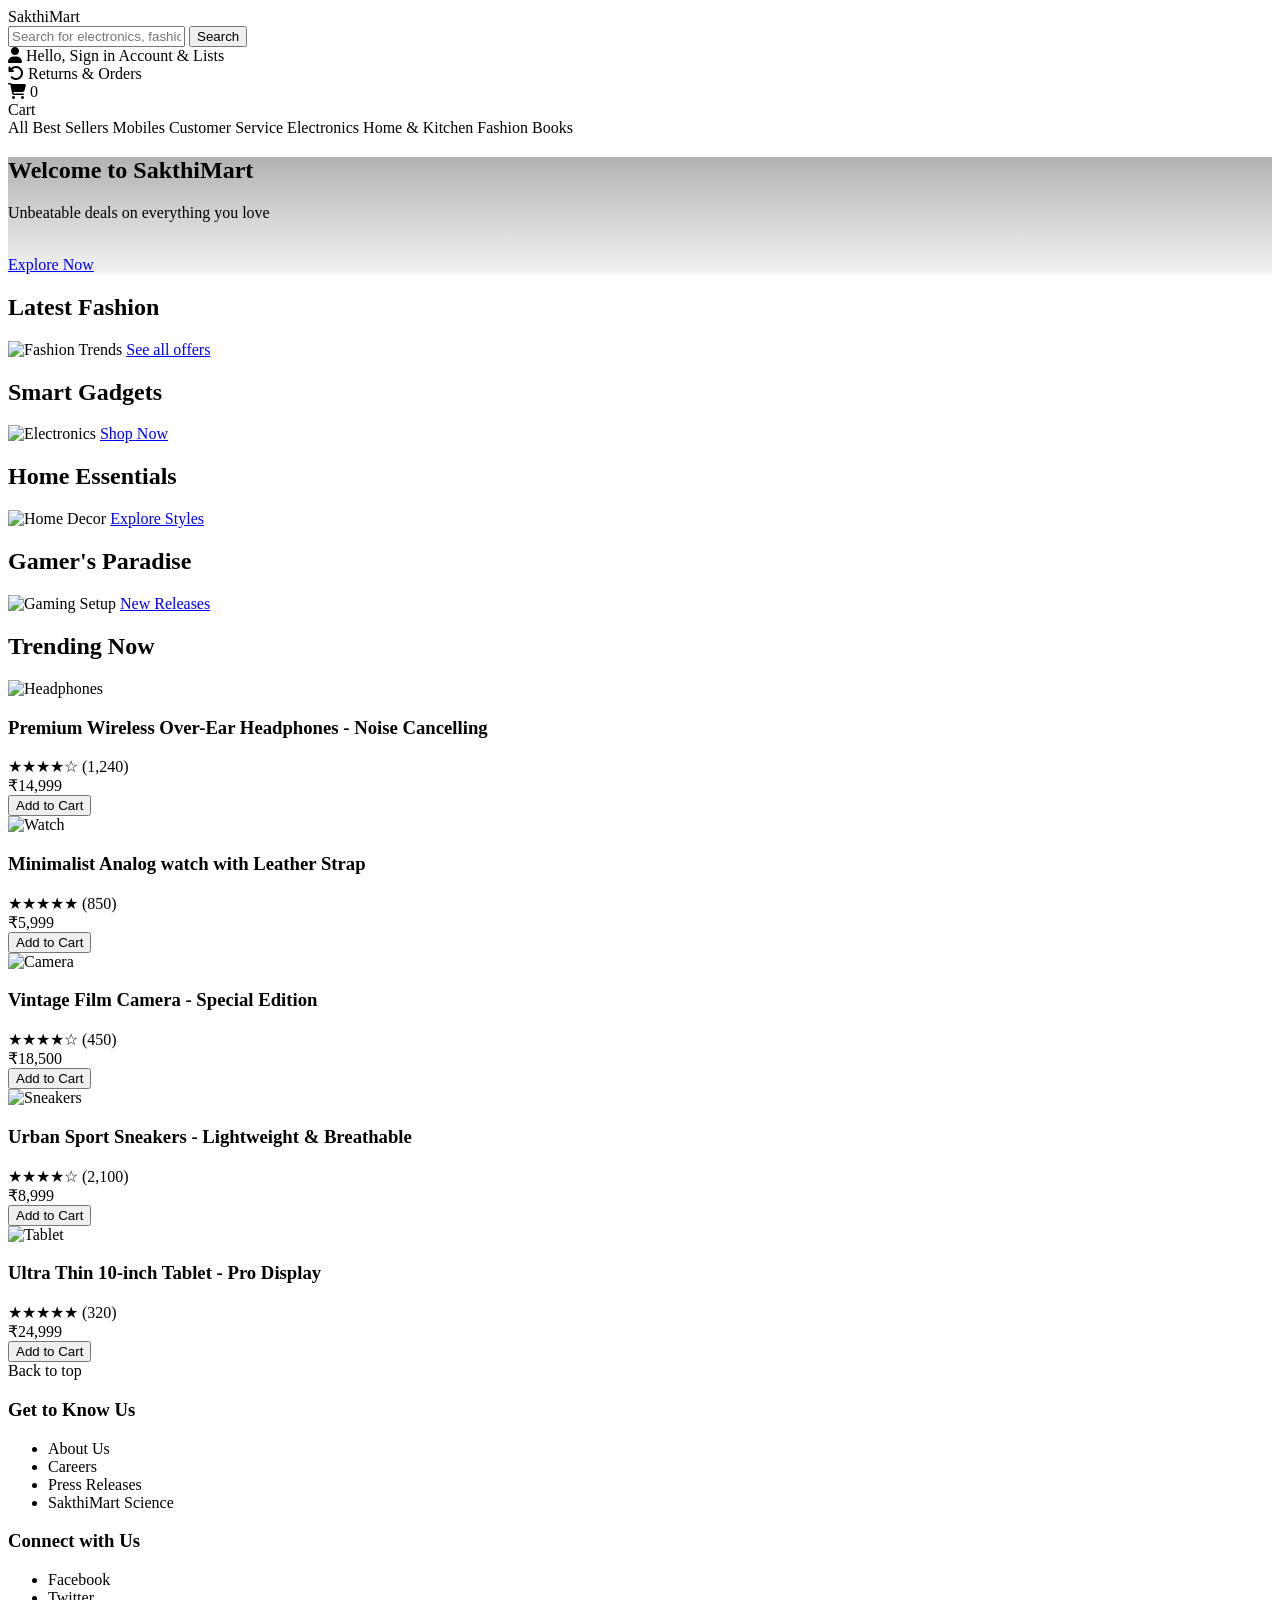
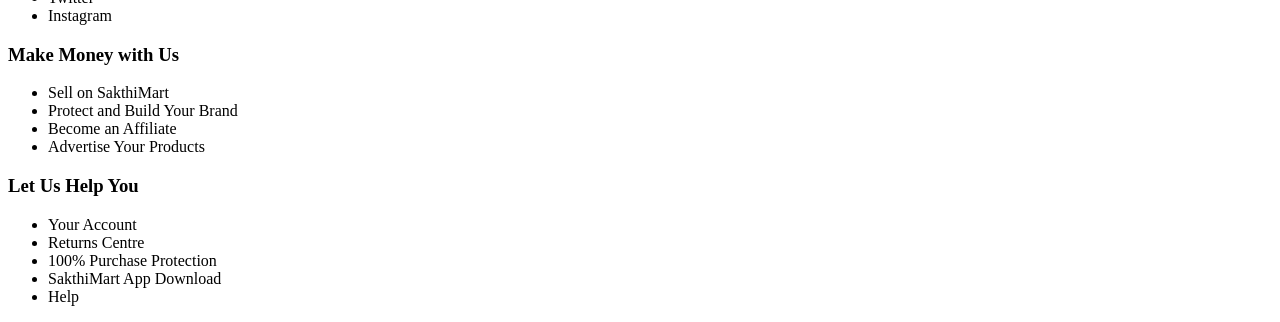
==== index.html @ 1b05aa77 "Add files via upload" ====
<!DOCTYPE html>
<html lang="en">

<head>
    <meta charset="UTF-8">
    <meta name="viewport" content="width=device-width, initial-scale=1.0">
    <title>SakthiMart | Your Premium Shopping Hub</title>
    <link rel="stylesheet" href="style.css">
    <!-- Font Awesome for Icons -->
    <link rel="stylesheet" href="https://cdnjs.cloudflare.com/ajax/libs/font-awesome/6.5.1/css/all.min.css">
</head>

<body>

    <header>
        <nav class="navbar">
            <div class="nav-logo">SakthiMart</div>

            <div class="nav-search">
                <input type="text" placeholder="Search for electronics, fashion, books...">
                <button>Search</button>
            </div>

            <div class="nav-items">
                <div class="nav-link">
                    <span class="link-1"><i class="fa-solid fa-user"></i> Hello, Sign in</span>
                    <span class="link-2">Account & Lists</span>
                </div>
                <div class="nav-link">
                    <span class="link-1"><i class="fa-solid fa-rotate-left"></i> Returns</span>
                    <span class="link-2">& Orders</span>
                </div>
                <div class="nav-link cart-link">
                    <div class="cart-icon-container">
                        <i class="fa-solid fa-cart-shopping"></i>
                        <span class="cart-count">0</span>
                    </div>
                    <span class="link-2">Cart</span>
                </div>
            </div>
        </nav>

        <div class="sub-nav">
            <span>All</span>
            <span>Best Sellers</span>
            <span>Mobiles</span>
            <span>Customer Service</span>
            <span>Electronics</span>
            <span>Home & Kitchen</span>
            <span>Fashion</span>
            <span>Books</span>
        </div>
    </header>

    <main>
        <section class="hero"
            style="background: linear-gradient(to bottom, rgba(0,0,0,0.3), rgba(243,243,243,1)), url('https://images.unsplash.com/photo-1607082348824-0a96f2a4b9da?q=80&w=2070&auto=format&fit=crop');">
            <div class="hero-content">
                <h1>Welcome to SakthiMart</h1>
                <p>Unbeatable deals on everything you love</p>
                <br>
                <a href="#" class="hero-btn">Explore Now</a>
            </div>
        </section>

        <div class="container">
            <div class="featured-grid">
                <div class="feature-card">
                    <h2>Latest Fashion</h2>
                    <img src="https://images.unsplash.com/photo-1483985988355-763728e1935b?q=80&w=2070&auto=format&fit=crop"
                        alt="Fashion Trends">
                    <a href="#">See all offers</a>
                </div>
                <div class="feature-card">
                    <h2>Smart Gadgets</h2>
                    <img src="https://images.unsplash.com/photo-1468495244123-6c6c332eeece?q=80&w=2042&auto=format&fit=crop"
                        alt="Electronics">
                    <a href="#">Shop Now</a>
                </div>
                <div class="feature-card">
                    <h2>Home Essentials</h2>
                    <img src="https://images.unsplash.com/photo-1524758631624-e2822e304c36?q=80&w=2070&auto=format&fit=crop"
                        alt="Home Decor">
                    <a href="#">Explore Styles</a>
                </div>
                <div class="feature-card">
                    <h2>Gamer's Paradise</h2>
                    <img src="https://images.unsplash.com/photo-1550745165-9bc0b252726f?q=80&w=2070&auto=format&fit=crop"
                        alt="Gaming Setup">
                    <a href="#">New Releases</a>
                </div>
            </div>
        </div>

        <section class="product-section">
            <h2 class="section-title">Trending Now</h2>
            <div class="product-grid">
                <!-- Product 1 -->
                <div class="product-card">
                    <img src="https://images.unsplash.com/photo-1505740420928-5e560c06d30e?q=80&w=2070&auto=format&fit=crop"
                        alt="Headphones">
                    <h3 class="product-title">Premium Wireless Over-Ear Headphones - Noise Cancelling</h3>
                    <div class="product-rating">★★★★☆ (1,240)</div>
                    <div class="product-price">₹14,999</div>
                    <button class="add-to-cart">Add to Cart</button>
                </div>

                <!-- Product 2 -->
                <div class="product-card">
                    <img src="https://images.unsplash.com/photo-1523275335684-37898b6baf30?q=80&w=2099&auto=format&fit=crop"
                        alt="Watch">
                    <h3 class="product-title">Minimalist Analog watch with Leather Strap</h3>
                    <div class="product-rating">★★★★★ (850)</div>
                    <div class="product-price">₹5,999</div>
                    <button class="add-to-cart">Add to Cart</button>
                </div>

                <!-- Product 3 -->
                <div class="product-card">
                    <img src="https://images.unsplash.com/photo-1526170315836-e520c15383d2?q=80&w=2070&auto=format&fit=crop"
                        alt="Camera">
                    <h3 class="product-title">Vintage Film Camera - Special Edition</h3>
                    <div class="product-rating">★★★★☆ (450)</div>
                    <div class="product-price">₹18,500</div>
                    <button class="add-to-cart">Add to Cart</button>
                </div>

                <!-- Product 4 -->
                <div class="product-card">
                    <img src="https://images.unsplash.com/photo-1525966222134-fcfa99b8ae77?q=80&w=2098&auto=format&fit=crop"
                        alt="Sneakers">
                    <h3 class="product-title">Urban Sport Sneakers - Lightweight & Breathable</h3>
                    <div class="product-rating">★★★★☆ (2,100)</div>
                    <div class="product-price">₹8,999</div>
                    <button class="add-to-cart">Add to Cart</button>
                </div>

                <!-- Product 5 -->
                <div class="product-card">
                    <img src="https://images.unsplash.com/photo-1542751110-97427bbecf20?q=80&w=2070&auto=format&fit=crop"
                        alt="Tablet">
                    <h3 class="product-title">Ultra Thin 10-inch Tablet - Pro Display</h3>
                    <div class="product-rating">★★★★★ (320)</div>
                    <div class="product-price">₹24,999</div>
                    <button class="add-to-cart">Add to Cart</button>
                </div>
            </div>
        </section>
    </main>

    <footer>
        <div class="footer-top" onclick="window.scrollTo({top: 0, behavior: 'smooth'})">
            Back to top
        </div>
        <div class="footer-content">
            <div class="footer-column">
                <h3>Get to Know Us</h3>
                <ul>
                    <li>About Us</li>
                    <li>Careers</li>
                    <li>Press Releases</li>
                    <li>SakthiMart Science</li>
                </ul>
            </div>
            <div class="footer-column">
                <h3>Connect with Us</h3>
                <ul>
                    <li>Facebook</li>
                    <li>Twitter</li>
                    <li>Instagram</li>
                </ul>
            </div>
            <div class="footer-column">
                <h3>Make Money with Us</h3>
                <ul>
                    <li>Sell on SakthiMart</li>
                    <li>Protect and Build Your Brand</li>
                    <li>Become an Affiliate</li>
                    <li>Advertise Your Products</li>
                </ul>
            </div>
            <div class="footer-column">
                <h3>Let Us Help You</h3>
                <ul>
                    <li>Your Account</li>
                    <li>Returns Centre</li>
                    <li>100% Purchase Protection</li>
                    <li>SakthiMart App Download</li>
                    <li>Help</li>
                </ul>
            </div>
        </div>
    </footer>

</body>

</html>
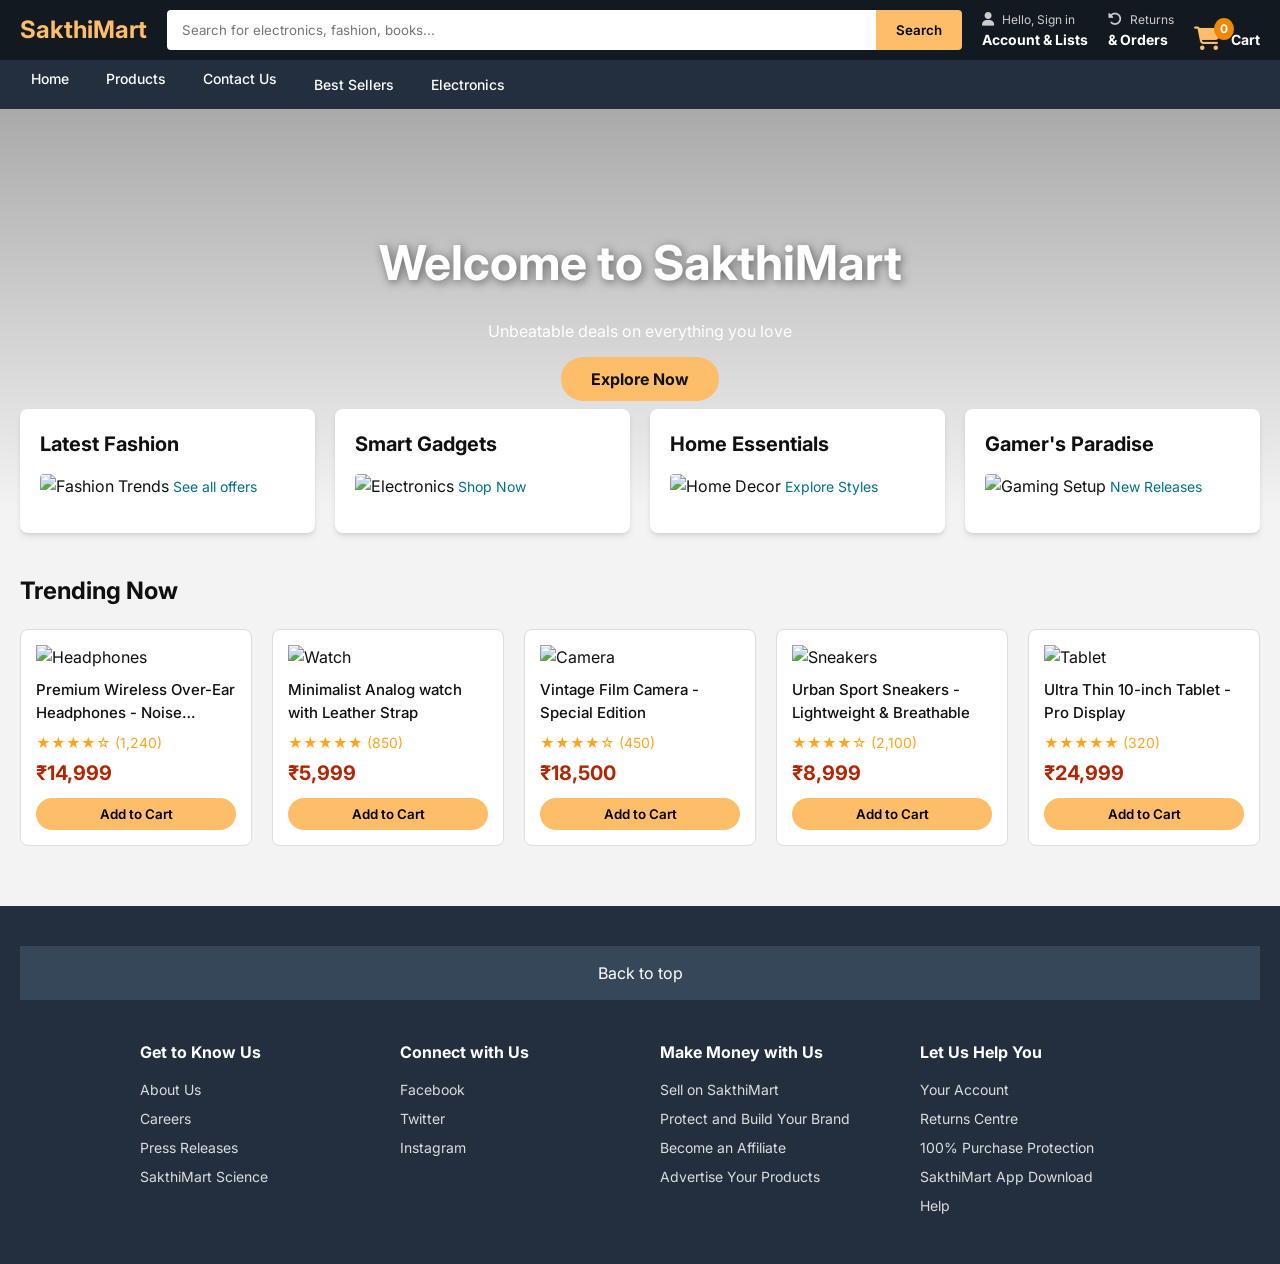
==== commit ed3fe3d2: "Update index.html" ====
--- a/index.html
+++ b/index.html
@@ -41,14 +41,11 @@
         </nav>
 
         <div class="sub-nav">
-            <span>All</span>
+            <a href="index.html"><span>Home</span></a>
+            <a href="products.html"><span>Products</span></a>
+            <a href="contact.html"><span>Contact Us</span></a>
             <span>Best Sellers</span>
-            <span>Mobiles</span>
-            <span>Customer Service</span>
             <span>Electronics</span>
-            <span>Home & Kitchen</span>
-            <span>Fashion</span>
-            <span>Books</span>
         </div>
     </header>
 
@@ -194,4 +191,4 @@
 
 </body>
 
-</html>+</html>
--- a/style.css
+++ b/style.css
@@ -0,0 +1,377 @@
+@import url('https://fonts.googleapis.com/css2?family=Inter:wght@300;400;500;600;700&display=swap');
+
+:root {
+    --amazon-dark: #131921;
+    --amazon-light: #232f3e;
+    --amazon-orange: #febd69;
+    --amazon-orange-hover: #f3a847;
+    --bg-light: #f3f3f3;
+    --text-white: #ffffff;
+    --text-dark: #0f1111;
+    --success: #007600;
+    --price-color: #B12704;
+    --shadow: 0 4px 6px -1px rgba(0, 0, 0, 0.1), 0 2px 4px -1px rgba(0, 0, 0, 0.06);
+    --radius: 8px;
+}
+
+* {
+    margin: 0;
+    padding: 0;
+    box-sizing: border-box;
+    font-family: 'Inter', sans-serif;
+}
+
+body {
+    background-color: var(--bg-light);
+    color: var(--text-dark);
+    line-height: 1.5;
+}
+
+a {
+    text-decoration: none;
+    color: inherit;
+}
+
+ul {
+    list-style: none;
+}
+
+/* Header Styles */
+header {
+    background-color: var(--amazon-dark);
+    color: var(--text-white);
+}
+
+.navbar {
+    display: flex;
+    align-items: center;
+    padding: 10px 20px;
+    gap: 20px;
+}
+
+.nav-logo {
+    font-size: 24px;
+    font-weight: 700;
+    color: var(--amazon-orange);
+    cursor: pointer;
+}
+
+.nav-search {
+    flex-grow: 1;
+    display: flex;
+    height: 40px;
+}
+
+.nav-search input {
+    width: 100%;
+    border: none;
+    padding: 0 15px;
+    border-radius: 4px 0 0 4px;
+    outline: none;
+}
+
+.nav-search button {
+    background-color: var(--amazon-orange);
+    border: none;
+    padding: 0 20px;
+    border-radius: 0 4px 4px 0;
+    cursor: pointer;
+    font-weight: 600;
+    transition: background 0.2s;
+}
+
+.nav-search button:hover {
+    background-color: var(--amazon-orange-hover);
+}
+
+.nav-items {
+    display: flex;
+    gap: 20px;
+}
+
+.nav-link {
+    display: flex;
+    flex-direction: column;
+    cursor: pointer;
+    justify-content: center;
+}
+
+.nav-link i {
+    margin-right: 5px;
+    font-size: 14px;
+}
+
+.cart-link {
+    display: flex;
+    flex-direction: row;
+    align-items: flex-end;
+    gap: 5px;
+}
+
+.cart-icon-container {
+    position: relative;
+    display: flex;
+    align-items: center;
+}
+
+.cart-icon-container i {
+    font-size: 24px;
+    color: var(--amazon-orange);
+}
+
+.cart-count {
+    position: absolute;
+    top: -8px;
+    right: -8px;
+    background-color: #f08804;
+    color: white;
+    font-size: 12px;
+    font-weight: 700;
+    padding: 2px 6px;
+    border-radius: 50%;
+    min-width: 18px;
+    text-align: center;
+}
+
+.link-1 {
+    font-size: 12px;
+    color: #ccc;
+}
+
+.link-2 {
+    font-size: 14px;
+    font-weight: 700;
+}
+
+.sub-nav {
+    background-color: var(--amazon-light);
+    padding: 8px 20px;
+    display: flex;
+    gap: 15px;
+    font-size: 14px;
+    font-weight: 500;
+}
+
+.sub-nav span {
+    cursor: pointer;
+    padding: 5px 10px;
+    border: 1px solid transparent;
+}
+
+.sub-nav span:hover {
+    border: 1px solid white;
+}
+
+/* Hero Section */
+.hero {
+    position: relative;
+    height: 400px;
+    background: linear-gradient(to bottom, rgba(0, 0, 0, 0.3), rgba(243, 243, 243, 1)),
+        url('https://images.unsplash.com/photo-1460925895917-afdab827c52f?q=80&w=2426&auto=format&fit=crop');
+    background-size: cover;
+    background-position: center;
+    display: flex;
+    align-items: center;
+    justify-content: center;
+    text-align: center;
+    color: var(--text-white);
+}
+
+.hero-content h1 {
+    font-size: 48px;
+    margin-bottom: 20px;
+    text-shadow: 2px 2px 10px rgba(0, 0, 0, 0.5);
+}
+
+.hero-btn {
+    background-color: var(--amazon-orange);
+    color: var(--text-dark);
+    padding: 12px 30px;
+    border-radius: 25px;
+    font-weight: 700;
+    transition: 0.3s;
+}
+
+.hero-btn:hover {
+    transform: translateY(-2px);
+    box-shadow: var(--shadow);
+}
+
+/* Featured Grid */
+.container {
+    max-width: 1400px;
+    margin: -100px auto 40px;
+    padding: 0 20px;
+    position: relative;
+    z-index: 10;
+}
+
+.featured-grid {
+    display: grid;
+    grid-template-columns: repeat(auto-fit, minmax(280px, 1fr));
+    gap: 20px;
+}
+
+.feature-card {
+    background: white;
+    padding: 20px;
+    box-shadow: var(--shadow);
+    border-radius: var(--radius);
+}
+
+.feature-card h2 {
+    font-size: 20px;
+    margin-bottom: 15px;
+}
+
+.feature-card img {
+    width: 100%;
+    height: 200px;
+    object-fit: cover;
+    margin-bottom: 15px;
+    border-radius: 4px;
+}
+
+.feature-card a {
+    color: #007185;
+    font-size: 14px;
+}
+
+.feature-card a:hover {
+    color: #c45500;
+    text-decoration: underline;
+}
+
+/* Product Section */
+.product-section {
+    max-width: 1400px;
+    margin: 40px auto;
+    padding: 0 20px;
+}
+
+.section-title {
+    font-size: 24px;
+    margin-bottom: 20px;
+    font-weight: 700;
+}
+
+.product-grid {
+    display: grid;
+    grid-template-columns: repeat(auto-fill, minmax(220px, 1fr));
+    gap: 20px;
+}
+
+.product-card {
+    background: white;
+    padding: 15px;
+    border-radius: var(--radius);
+    transition: 0.3s;
+    border: 1px solid #ddd;
+}
+
+.product-card:hover {
+    box-shadow: var(--shadow);
+    transform: translateY(-5px);
+}
+
+.product-card img {
+    width: 100%;
+    height: 180px;
+    object-fit: contain;
+    margin-bottom: 10px;
+}
+
+.product-title {
+    font-size: 15px;
+    font-weight: 500;
+    margin-bottom: 8px;
+    height: 45px;
+    overflow: hidden;
+    display: -webkit-box;
+    -webkit-line-clamp: 2;
+    line-clamp: 2;
+    -webkit-box-orient: vertical;
+}
+
+.product-rating {
+    color: #ffa41c;
+    font-size: 14px;
+    margin-bottom: 5px;
+}
+
+.product-price {
+    font-size: 20px;
+    font-weight: 700;
+    color: var(--price-color);
+    margin-bottom: 10px;
+}
+
+.add-to-cart {
+    width: 100%;
+    background-color: var(--amazon-orange);
+    border: none;
+    padding: 8px 0;
+    border-radius: 20px;
+    cursor: pointer;
+    font-weight: 600;
+    transition: 0.2s;
+}
+
+.add-to-cart:hover {
+    background-color: var(--amazon-orange-hover);
+}
+
+/* Footer */
+footer {
+    background-color: var(--amazon-light);
+    color: var(--text-white);
+    padding: 40px 20px;
+    margin-top: 60px;
+}
+
+.footer-top {
+    background-color: #37475a;
+    text-align: center;
+    padding: 15px;
+    cursor: pointer;
+    margin-bottom: 40px;
+}
+
+.footer-content {
+    max-width: 1000px;
+    margin: 0 auto;
+    display: grid;
+    grid-template-columns: repeat(auto-fit, minmax(200px, 1fr));
+    gap: 40px;
+}
+
+.footer-column h3 {
+    margin-bottom: 15px;
+    font-size: 16px;
+}
+
+.footer-column li {
+    margin-bottom: 8px;
+    font-size: 14px;
+    color: #ddd;
+    cursor: pointer;
+}
+
+.footer-column li:hover {
+    text-decoration: underline;
+}
+
+/* Responsive */
+@media (max-width: 768px) {
+    .nav-search {
+        display: none;
+    }
+
+    .hero-content h1 {
+        font-size: 32px;
+    }
+
+    .hero {
+        height: 300px;
+    }
+}
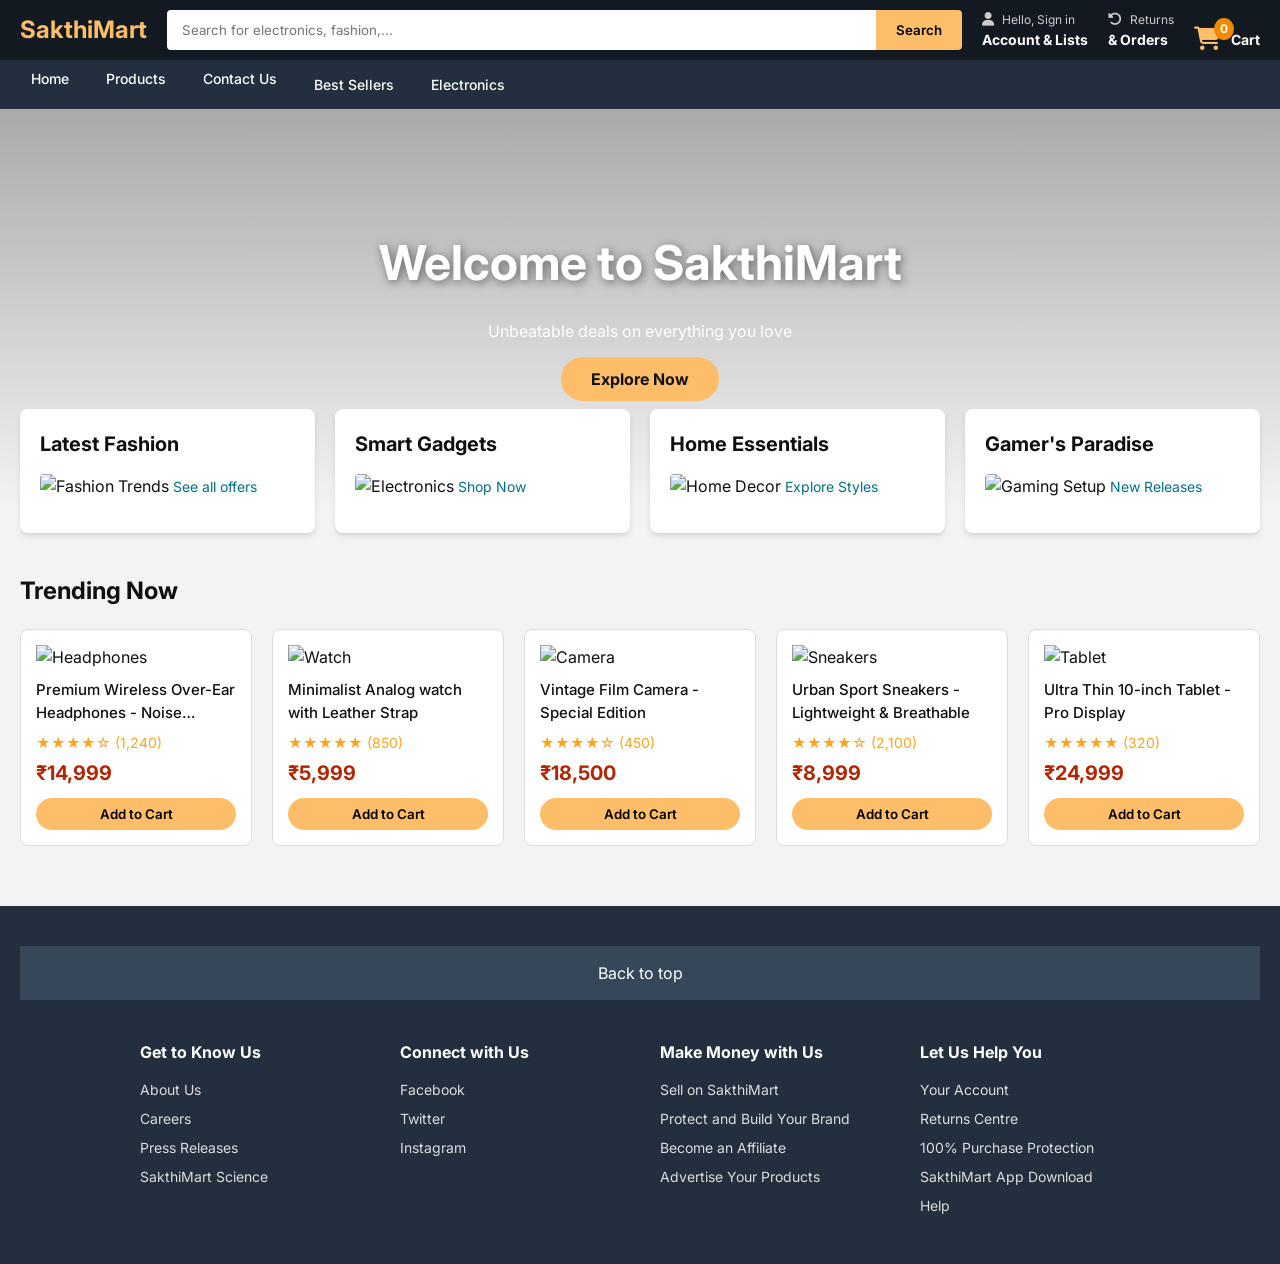
==== commit 1d46bd6b: "Update index.html" ====
--- a/index.html
+++ b/index.html
@@ -6,7 +6,6 @@
     <meta name="viewport" content="width=device-width, initial-scale=1.0">
     <title>SakthiMart | Your Premium Shopping Hub</title>
     <link rel="stylesheet" href="style.css">
-    <!-- Font Awesome for Icons -->
     <link rel="stylesheet" href="https://cdnjs.cloudflare.com/ajax/libs/font-awesome/6.5.1/css/all.min.css">
 </head>
 
@@ -17,7 +16,7 @@
             <div class="nav-logo">SakthiMart</div>
 
             <div class="nav-search">
-                <input type="text" placeholder="Search for electronics, fashion, books...">
+                <input type="text" placeholder="Search for electronics, fashion,...">
                 <button>Search</button>
             </div>
 
@@ -92,7 +91,6 @@
         <section class="product-section">
             <h2 class="section-title">Trending Now</h2>
             <div class="product-grid">
-                <!-- Product 1 -->
                 <div class="product-card">
                     <img src="https://images.unsplash.com/photo-1505740420928-5e560c06d30e?q=80&w=2070&auto=format&fit=crop"
                         alt="Headphones">
@@ -101,8 +99,6 @@
                     <div class="product-price">₹14,999</div>
                     <button class="add-to-cart">Add to Cart</button>
                 </div>
-
-                <!-- Product 2 -->
                 <div class="product-card">
                     <img src="https://images.unsplash.com/photo-1523275335684-37898b6baf30?q=80&w=2099&auto=format&fit=crop"
                         alt="Watch">
@@ -112,17 +108,14 @@
                     <button class="add-to-cart">Add to Cart</button>
                 </div>
 
-                <!-- Product 3 -->
                 <div class="product-card">
-                    <img src="https://images.unsplash.com/photo-1526170315836-e520c15383d2?q=80&w=2070&auto=format&fit=crop"
+                    <img src="https://cdn.mos.cms.futurecdn.net/BJh458XWGNgr5vCkG45HPB.jpg"
                         alt="Camera">
                     <h3 class="product-title">Vintage Film Camera - Special Edition</h3>
                     <div class="product-rating">★★★★☆ (450)</div>
                     <div class="product-price">₹18,500</div>
                     <button class="add-to-cart">Add to Cart</button>
                 </div>
-
-                <!-- Product 4 -->
                 <div class="product-card">
                     <img src="https://images.unsplash.com/photo-1525966222134-fcfa99b8ae77?q=80&w=2098&auto=format&fit=crop"
                         alt="Sneakers">
@@ -132,7 +125,7 @@
                     <button class="add-to-cart">Add to Cart</button>
                 </div>
 
-                <!-- Product 5 -->
+                
                 <div class="product-card">
                     <img src="https://images.unsplash.com/photo-1542751110-97427bbecf20?q=80&w=2070&auto=format&fit=crop"
                         alt="Tablet">
@@ -192,3 +185,6 @@
 </body>
 
 </html>
+
+
+
--- a/style.css
+++ b/style.css
@@ -35,8 +35,6 @@
 ul {
     list-style: none;
 }
-
-/* Header Styles */
 header {
     background-color: var(--amazon-dark);
     color: var(--text-white);
@@ -161,8 +159,6 @@
 .sub-nav span:hover {
     border: 1px solid white;
 }
-
-/* Hero Section */
 .hero {
     position: relative;
     height: 400px;
@@ -196,8 +192,6 @@
     transform: translateY(-2px);
     box-shadow: var(--shadow);
 }
-
-/* Featured Grid */
 .container {
     max-width: 1400px;
     margin: -100px auto 40px;
@@ -241,8 +235,6 @@
     color: #c45500;
     text-decoration: underline;
 }
-
-/* Product Section */
 .product-section {
     max-width: 1400px;
     margin: 40px auto;
@@ -321,7 +313,6 @@
     background-color: var(--amazon-orange-hover);
 }
 
-/* Footer */
 footer {
     background-color: var(--amazon-light);
     color: var(--text-white);
@@ -361,7 +352,127 @@
     text-decoration: underline;
 }
 
-/* Responsive */
+.page-header {
+    background-color: var(--amazon-light);
+    color: white;
+    padding: 40px 20px;
+    text-align: center;
+}
+
+.page-header h1 {
+    font-size: 32px;
+    margin-bottom: 15px;
+}
+
+.contact-section {
+    max-width: 1000px;
+    margin: 40px auto;
+    padding: 0 20px;
+}
+
+.contact-container {
+    display: flex;
+    gap: 40px;
+    background: white;
+    padding: 30px;
+    border-radius: var(--radius);
+    box-shadow: var(--shadow);
+}
+
+.contact-info {
+    flex: 1;
+    padding-right: 20px;
+    border-right: 1px solid #ddd;
+}
+
+.contact-info h2 {
+    margin-bottom: 20px;
+    color: var(--amazon-dark);
+}
+
+.contact-info p {
+    margin-bottom: 15px;
+    display: flex;
+    align-items: center;
+    gap: 10px;
+}
+
+.contact-info i {
+    color: var(--amazon-orange);
+    font-size: 18px;
+    width: 25px;
+    text-align: center;
+}
+
+.working-hours {
+    margin-top: 30px;
+}
+
+.working-hours h3 {
+    margin-bottom: 15px;
+    font-size: 18px;
+}
+
+.contact-form-container {
+    flex: 2;
+}
+
+.contact-form-container h2 {
+    margin-bottom: 20px;
+    color: var(--amazon-dark);
+}
+
+.contact-form {
+    display: flex;
+    flex-direction: column;
+}
+
+.form-group {
+    margin-bottom: 20px;
+}
+
+.form-group label {
+    display: block;
+    margin-bottom: 8px;
+    font-weight: 600;
+}
+
+.form-group input,
+.form-group textarea {
+    width: 100%;
+    padding: 12px;
+    border: 1px solid #ccc;
+    border-radius: 4px;
+    font-family: inherit;
+    font-size: 14px;
+    transition: 0.3s;
+}
+
+.form-group input:focus,
+.form-group textarea:focus {
+    border-color: var(--amazon-orange);
+    outline: none;
+    box-shadow: 0 0 5px rgba(243, 168, 71, 0.5);
+}
+
+.submit-btn {
+    background-color: var(--amazon-orange);
+    color: var(--text-dark);
+    padding: 12px 30px;
+    border: none;
+    border-radius: 4px;
+    font-weight: 700;
+    cursor: pointer;
+    transition: 0.3s;
+    font-size: 16px;
+    align-self: flex-start;
+}
+
+.submit-btn:hover {
+    background-color: var(--amazon-orange-hover);
+}
+
+
 @media (max-width: 768px) {
     .nav-search {
         display: none;
@@ -374,4 +485,16 @@
     .hero {
         height: 300px;
     }
-}+
+    .contact-container {
+        flex-direction: column;
+    }
+
+    .contact-info {
+        border-right: none;
+        border-bottom: 1px solid #ddd;
+        padding-right: 0;
+        padding-bottom: 20px;
+    }
+}
+
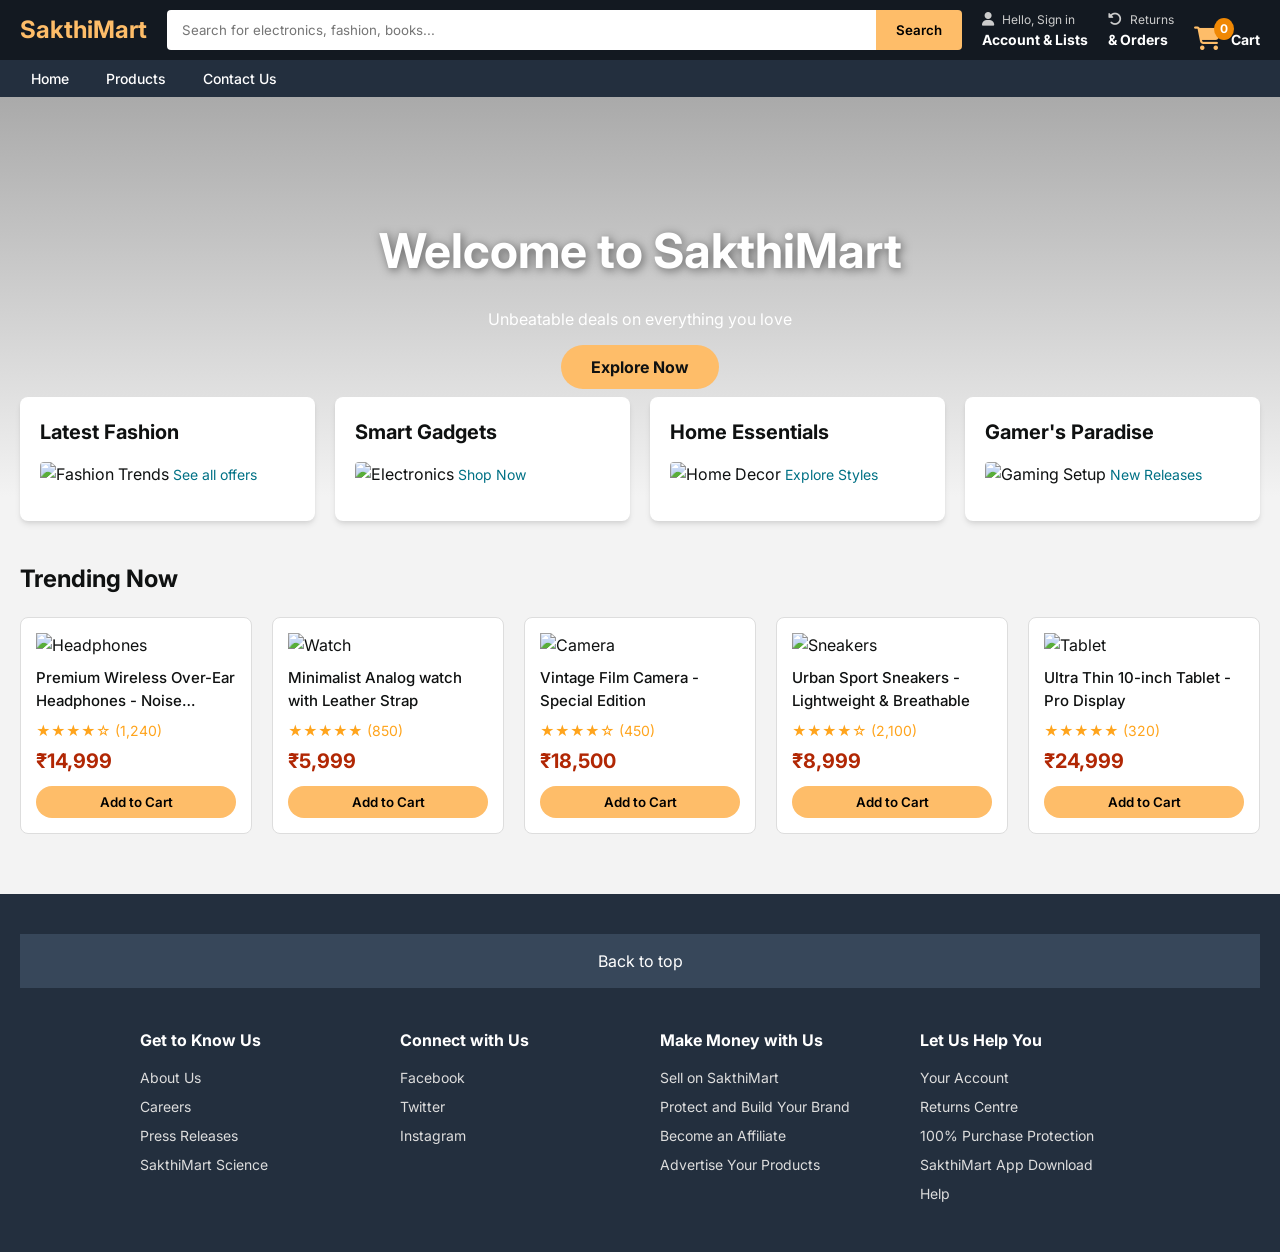
==== commit d344206f: "Add full project with js, php, and sql folders" ====
--- a/index.html
+++ b/index.html
@@ -1,190 +1,192 @@
-<!DOCTYPE html>
-<html lang="en">
-
-<head>
-    <meta charset="UTF-8">
-    <meta name="viewport" content="width=device-width, initial-scale=1.0">
-    <title>SakthiMart | Your Premium Shopping Hub</title>
-    <link rel="stylesheet" href="style.css">
-    <link rel="stylesheet" href="https://cdnjs.cloudflare.com/ajax/libs/font-awesome/6.5.1/css/all.min.css">
-</head>
-
-<body>
-
-    <header>
-        <nav class="navbar">
-            <div class="nav-logo">SakthiMart</div>
-
-            <div class="nav-search">
-                <input type="text" placeholder="Search for electronics, fashion,...">
-                <button>Search</button>
-            </div>
-
-            <div class="nav-items">
-                <div class="nav-link">
-                    <span class="link-1"><i class="fa-solid fa-user"></i> Hello, Sign in</span>
-                    <span class="link-2">Account & Lists</span>
-                </div>
-                <div class="nav-link">
-                    <span class="link-1"><i class="fa-solid fa-rotate-left"></i> Returns</span>
-                    <span class="link-2">& Orders</span>
-                </div>
-                <div class="nav-link cart-link">
-                    <div class="cart-icon-container">
-                        <i class="fa-solid fa-cart-shopping"></i>
-                        <span class="cart-count">0</span>
-                    </div>
-                    <span class="link-2">Cart</span>
-                </div>
-            </div>
-        </nav>
-
-        <div class="sub-nav">
-            <a href="index.html"><span>Home</span></a>
-            <a href="products.html"><span>Products</span></a>
-            <a href="contact.html"><span>Contact Us</span></a>
-            <span>Best Sellers</span>
-            <span>Electronics</span>
-        </div>
-    </header>
-
-    <main>
-        <section class="hero"
-            style="background: linear-gradient(to bottom, rgba(0,0,0,0.3), rgba(243,243,243,1)), url('https://images.unsplash.com/photo-1607082348824-0a96f2a4b9da?q=80&w=2070&auto=format&fit=crop');">
-            <div class="hero-content">
-                <h1>Welcome to SakthiMart</h1>
-                <p>Unbeatable deals on everything you love</p>
-                <br>
-                <a href="#" class="hero-btn">Explore Now</a>
-            </div>
-        </section>
-
-        <div class="container">
-            <div class="featured-grid">
-                <div class="feature-card">
-                    <h2>Latest Fashion</h2>
-                    <img src="https://images.unsplash.com/photo-1483985988355-763728e1935b?q=80&w=2070&auto=format&fit=crop"
-                        alt="Fashion Trends">
-                    <a href="#">See all offers</a>
-                </div>
-                <div class="feature-card">
-                    <h2>Smart Gadgets</h2>
-                    <img src="https://images.unsplash.com/photo-1468495244123-6c6c332eeece?q=80&w=2042&auto=format&fit=crop"
-                        alt="Electronics">
-                    <a href="#">Shop Now</a>
-                </div>
-                <div class="feature-card">
-                    <h2>Home Essentials</h2>
-                    <img src="https://images.unsplash.com/photo-1524758631624-e2822e304c36?q=80&w=2070&auto=format&fit=crop"
-                        alt="Home Decor">
-                    <a href="#">Explore Styles</a>
-                </div>
-                <div class="feature-card">
-                    <h2>Gamer's Paradise</h2>
-                    <img src="https://images.unsplash.com/photo-1550745165-9bc0b252726f?q=80&w=2070&auto=format&fit=crop"
-                        alt="Gaming Setup">
-                    <a href="#">New Releases</a>
-                </div>
-            </div>
-        </div>
-
-        <section class="product-section">
-            <h2 class="section-title">Trending Now</h2>
-            <div class="product-grid">
-                <div class="product-card">
-                    <img src="https://images.unsplash.com/photo-1505740420928-5e560c06d30e?q=80&w=2070&auto=format&fit=crop"
-                        alt="Headphones">
-                    <h3 class="product-title">Premium Wireless Over-Ear Headphones - Noise Cancelling</h3>
-                    <div class="product-rating">★★★★☆ (1,240)</div>
-                    <div class="product-price">₹14,999</div>
-                    <button class="add-to-cart">Add to Cart</button>
-                </div>
-                <div class="product-card">
-                    <img src="https://images.unsplash.com/photo-1523275335684-37898b6baf30?q=80&w=2099&auto=format&fit=crop"
-                        alt="Watch">
-                    <h3 class="product-title">Minimalist Analog watch with Leather Strap</h3>
-                    <div class="product-rating">★★★★★ (850)</div>
-                    <div class="product-price">₹5,999</div>
-                    <button class="add-to-cart">Add to Cart</button>
-                </div>
-
-                <div class="product-card">
-                    <img src="https://cdn.mos.cms.futurecdn.net/BJh458XWGNgr5vCkG45HPB.jpg"
-                        alt="Camera">
-                    <h3 class="product-title">Vintage Film Camera - Special Edition</h3>
-                    <div class="product-rating">★★★★☆ (450)</div>
-                    <div class="product-price">₹18,500</div>
-                    <button class="add-to-cart">Add to Cart</button>
-                </div>
-                <div class="product-card">
-                    <img src="https://images.unsplash.com/photo-1525966222134-fcfa99b8ae77?q=80&w=2098&auto=format&fit=crop"
-                        alt="Sneakers">
-                    <h3 class="product-title">Urban Sport Sneakers - Lightweight & Breathable</h3>
-                    <div class="product-rating">★★★★☆ (2,100)</div>
-                    <div class="product-price">₹8,999</div>
-                    <button class="add-to-cart">Add to Cart</button>
-                </div>
-
-                
-                <div class="product-card">
-                    <img src="https://images.unsplash.com/photo-1542751110-97427bbecf20?q=80&w=2070&auto=format&fit=crop"
-                        alt="Tablet">
-                    <h3 class="product-title">Ultra Thin 10-inch Tablet - Pro Display</h3>
-                    <div class="product-rating">★★★★★ (320)</div>
-                    <div class="product-price">₹24,999</div>
-                    <button class="add-to-cart">Add to Cart</button>
-                </div>
-            </div>
-        </section>
-    </main>
-
-    <footer>
-        <div class="footer-top" onclick="window.scrollTo({top: 0, behavior: 'smooth'})">
-            Back to top
-        </div>
-        <div class="footer-content">
-            <div class="footer-column">
-                <h3>Get to Know Us</h3>
-                <ul>
-                    <li>About Us</li>
-                    <li>Careers</li>
-                    <li>Press Releases</li>
-                    <li>SakthiMart Science</li>
-                </ul>
-            </div>
-            <div class="footer-column">
-                <h3>Connect with Us</h3>
-                <ul>
-                    <li>Facebook</li>
-                    <li>Twitter</li>
-                    <li>Instagram</li>
-                </ul>
-            </div>
-            <div class="footer-column">
-                <h3>Make Money with Us</h3>
-                <ul>
-                    <li>Sell on SakthiMart</li>
-                    <li>Protect and Build Your Brand</li>
-                    <li>Become an Affiliate</li>
-                    <li>Advertise Your Products</li>
-                </ul>
-            </div>
-            <div class="footer-column">
-                <h3>Let Us Help You</h3>
-                <ul>
-                    <li>Your Account</li>
-                    <li>Returns Centre</li>
-                    <li>100% Purchase Protection</li>
-                    <li>SakthiMart App Download</li>
-                    <li>Help</li>
-                </ul>
-            </div>
-        </div>
-    </footer>
-
-</body>
-
-</html>
-
-
-
+<!DOCTYPE html>
+<html lang="en">
+
+<head>
+    <meta charset="UTF-8">
+    <meta name="viewport" content="width=device-width, initial-scale=1.0">
+    <title>SakthiMart | Your Premium Shopping Hub</title>
+    <link rel="stylesheet" href="style.css">
+    <!-- Font Awesome for Icons -->
+    <link rel="stylesheet" href="https://cdnjs.cloudflare.com/ajax/libs/font-awesome/6.5.1/css/all.min.css">
+</head>
+
+<body>
+
+    <header>
+        <nav class="navbar">
+            <div class="nav-logo">SakthiMart</div>
+
+            <div class="nav-search">
+                <input type="text" placeholder="Search for electronics, fashion, books...">
+                <button>Search</button>
+            </div>
+
+            <div class="nav-items">
+                <div class="nav-link">
+                    <span class="link-1"><i class="fa-solid fa-user"></i> Hello, Sign in</span>
+                    <span class="link-2">Account & Lists</span>
+                </div>
+                <div class="nav-link">
+                    <span class="link-1"><i class="fa-solid fa-rotate-left"></i> Returns</span>
+                    <span class="link-2">& Orders</span>
+                </div>
+                <div class="nav-link cart-link">
+                    <div class="cart-icon-container">
+                        <i class="fa-solid fa-cart-shopping"></i>
+                        <span class="cart-count">0</span>
+                    </div>
+                    <span class="link-2">Cart</span>
+                </div>
+            </div>
+        </nav>
+
+        <div class="sub-nav">
+            <a href="index.html"><span>Home</span></a>
+            <a href="products.html"><span>Products</span></a>
+            <a href="contact.html"><span>Contact Us</span></a>
+
+        </div>
+    </header>
+
+    <main>
+        <section class="hero"
+            style="background: linear-gradient(to bottom, rgba(0,0,0,0.3), rgba(243,243,243,1)), url('https://images.unsplash.com/photo-1607082348824-0a96f2a4b9da?q=80&w=2070&auto=format&fit=crop');">
+            <div class="hero-content">
+                <h1>Welcome to SakthiMart</h1>
+                <p>Unbeatable deals on everything you love</p>
+                <br>
+                <a href="#" class="hero-btn">Explore Now</a>
+            </div>
+        </section>
+
+        <div class="container">
+            <div class="featured-grid">
+                <div class="feature-card">
+                    <h2>Latest Fashion</h2>
+                    <img src="https://images.unsplash.com/photo-1483985988355-763728e1935b?q=80&w=2070&auto=format&fit=crop"
+                        alt="Fashion Trends">
+                    <a href="#">See all offers</a>
+                </div>
+                <div class="feature-card">
+                    <h2>Smart Gadgets</h2>
+                    <img src="https://images.unsplash.com/photo-1468495244123-6c6c332eeece?q=80&w=2042&auto=format&fit=crop"
+                        alt="Electronics">
+                    <a href="#">Shop Now</a>
+                </div>
+                <div class="feature-card">
+                    <h2>Home Essentials</h2>
+                    <img src="https://images.unsplash.com/photo-1524758631624-e2822e304c36?q=80&w=2070&auto=format&fit=crop"
+                        alt="Home Decor">
+                    <a href="#">Explore Styles</a>
+                </div>
+                <div class="feature-card">
+                    <h2>Gamer's Paradise</h2>
+                    <img src="https://images.unsplash.com/photo-1550745165-9bc0b252726f?q=80&w=2070&auto=format&fit=crop"
+                        alt="Gaming Setup">
+                    <a href="#">New Releases</a>
+                </div>
+            </div>
+        </div>
+
+        <section class="product-section">
+            <h2 class="section-title">Trending Now</h2>
+            <div class="product-grid">
+                <!-- Product 1 -->
+                <div class="product-card">
+                    <img src="https://images.unsplash.com/photo-1505740420928-5e560c06d30e?q=80&w=2070&auto=format&fit=crop"
+                        alt="Headphones">
+                    <h3 class="product-title">Premium Wireless Over-Ear Headphones - Noise Cancelling</h3>
+                    <div class="product-rating">★★★★☆ (1,240)</div>
+                    <div class="product-price">₹14,999</div>
+                    <button class="add-to-cart">Add to Cart</button>
+                </div>
+
+                <!-- Product 2 -->
+                <div class="product-card">
+                    <img src="https://images.unsplash.com/photo-1523275335684-37898b6baf30?q=80&w=2099&auto=format&fit=crop"
+                        alt="Watch">
+                    <h3 class="product-title">Minimalist Analog watch with Leather Strap</h3>
+                    <div class="product-rating">★★★★★ (850)</div>
+                    <div class="product-price">₹5,999</div>
+                    <button class="add-to-cart">Add to Cart</button>
+                </div>
+
+                <!-- Product 3 -->
+                <div class="product-card">
+                    <img src="https://cdn.mos.cms.futurecdn.net/BJh458XWGNgr5vCkG45HPB.jpg" alt="Camera">
+                    <h3 class="product-title">Vintage Film Camera - Special Edition</h3>
+                    <div class="product-rating">★★★★☆ (450)</div>
+                    <div class="product-price">₹18,500</div>
+                    <button class="add-to-cart">Add to Cart</button>
+                </div>
+
+                <!-- Product 4 -->
+                <div class="product-card">
+                    <img src="https://images.unsplash.com/photo-1525966222134-fcfa99b8ae77?q=80&w=2098&auto=format&fit=crop"
+                        alt="Sneakers">
+                    <h3 class="product-title">Urban Sport Sneakers - Lightweight & Breathable</h3>
+                    <div class="product-rating">★★★★☆ (2,100)</div>
+                    <div class="product-price">₹8,999</div>
+                    <button class="add-to-cart">Add to Cart</button>
+                </div>
+
+                <!-- Product 5 -->
+                <div class="product-card">
+                    <img src="https://images.unsplash.com/photo-1542751110-97427bbecf20?q=80&w=2070&auto=format&fit=crop"
+                        alt="Tablet">
+                    <h3 class="product-title">Ultra Thin 10-inch Tablet - Pro Display</h3>
+                    <div class="product-rating">★★★★★ (320)</div>
+                    <div class="product-price">₹24,999</div>
+                    <button class="add-to-cart">Add to Cart</button>
+                </div>
+            </div>
+        </section>
+    </main>
+
+    <footer>
+        <div class="footer-top" onclick="window.scrollTo({top: 0, behavior: 'smooth'})">
+            Back to top
+        </div>
+        <div class="footer-content">
+            <div class="footer-column">
+                <h3>Get to Know Us</h3>
+                <ul>
+                    <li>About Us</li>
+                    <li>Careers</li>
+                    <li>Press Releases</li>
+                    <li>SakthiMart Science</li>
+                </ul>
+            </div>
+            <div class="footer-column">
+                <h3>Connect with Us</h3>
+                <ul>
+                    <li>Facebook</li>
+                    <li>Twitter</li>
+                    <li>Instagram</li>
+                </ul>
+            </div>
+            <div class="footer-column">
+                <h3>Make Money with Us</h3>
+                <ul>
+                    <li>Sell on SakthiMart</li>
+                    <li>Protect and Build Your Brand</li>
+                    <li>Become an Affiliate</li>
+                    <li>Advertise Your Products</li>
+                </ul>
+            </div>
+            <div class="footer-column">
+                <h3>Let Us Help You</h3>
+                <ul>
+                    <li>Your Account</li>
+                    <li>Returns Centre</li>
+                    <li>100% Purchase Protection</li>
+                    <li>SakthiMart App Download</li>
+                    <li>Help</li>
+                </ul>
+            </div>
+        </div>
+    </footer>
+
+</body>
+
+</html>
--- a/style.css
+++ b/style.css
@@ -35,6 +35,8 @@
 ul {
     list-style: none;
 }
+
+/* Header Styles */
 header {
     background-color: var(--amazon-dark);
     color: var(--text-white);
@@ -159,6 +161,8 @@
 .sub-nav span:hover {
     border: 1px solid white;
 }
+
+/* Hero Section */
 .hero {
     position: relative;
     height: 400px;
@@ -192,6 +196,8 @@
     transform: translateY(-2px);
     box-shadow: var(--shadow);
 }
+
+/* Featured Grid */
 .container {
     max-width: 1400px;
     margin: -100px auto 40px;
@@ -235,6 +241,8 @@
     color: #c45500;
     text-decoration: underline;
 }
+
+/* Product Section */
 .product-section {
     max-width: 1400px;
     margin: 40px auto;
@@ -313,6 +321,7 @@
     background-color: var(--amazon-orange-hover);
 }
 
+/* Footer */
 footer {
     background-color: var(--amazon-light);
     color: var(--text-white);
@@ -352,6 +361,7 @@
     text-decoration: underline;
 }
 
+/* Contact and General Pages */
 .page-header {
     background-color: var(--amazon-light);
     color: white;
@@ -472,7 +482,7 @@
     background-color: var(--amazon-orange-hover);
 }
 
-
+/* Responsive */
 @media (max-width: 768px) {
     .nav-search {
         display: none;
@@ -498,3 +508,96 @@
     }
 }
 
+/* ============================================================
+   User Account Dropdown (Auth)
+   ============================================================ */
+.user-menu-wrapper {
+    position: relative;
+}
+
+.user-dropdown {
+    display: none;
+    position: absolute;
+    top: calc(100% + 12px);
+    right: 0;
+    min-width: 220px;
+    background: white;
+    border: 1px solid #ddd;
+    border-radius: var(--radius);
+    box-shadow: 0 8px 24px rgba(0,0,0,0.18);
+    z-index: 1000;
+    padding: 14px 0 10px;
+    animation: dropIn 0.18s ease;
+}
+
+@keyframes dropIn {
+    from { opacity: 0; transform: translateY(-8px); }
+    to   { opacity: 1; transform: translateY(0); }
+}
+
+.user-dropdown .ud-arrow {
+    position: absolute;
+    top: -8px;
+    right: 22px;
+    width: 16px;
+    height: 16px;
+    background: white;
+    border-top: 1px solid #ddd;
+    border-left: 1px solid #ddd;
+    transform: rotate(45deg);
+}
+
+.user-dropdown .ud-name {
+    font-weight: 700;
+    font-size: 14px;
+    color: var(--text-dark);
+    padding: 0 16px 2px;
+}
+
+.user-dropdown .ud-email {
+    font-size: 12px;
+    color: #777;
+    padding: 0 16px 10px;
+    word-break: break-all;
+}
+
+.user-dropdown .ud-divider {
+    border: none;
+    border-top: 1px solid #eee;
+    margin: 6px 0;
+}
+
+.user-dropdown .ud-link {
+    display: flex;
+    align-items: center;
+    gap: 10px;
+    padding: 9px 16px;
+    font-size: 14px;
+    color: var(--text-dark);
+    text-decoration: none;
+    transition: background 0.15s;
+}
+
+.user-dropdown .ud-link:hover {
+    background: var(--bg-light);
+    color: #c45500;
+}
+
+.user-dropdown .ud-link i {
+    width: 16px;
+    color: var(--amazon-orange);
+    font-size: 13px;
+}
+
+.user-dropdown .ud-logout {
+    color: #B12704;
+}
+
+.user-dropdown .ud-logout i {
+    color: #B12704;
+}
+
+.user-menu-wrapper:hover .user-dropdown,
+.user-menu-wrapper:focus-within .user-dropdown {
+    display: block;
+}
